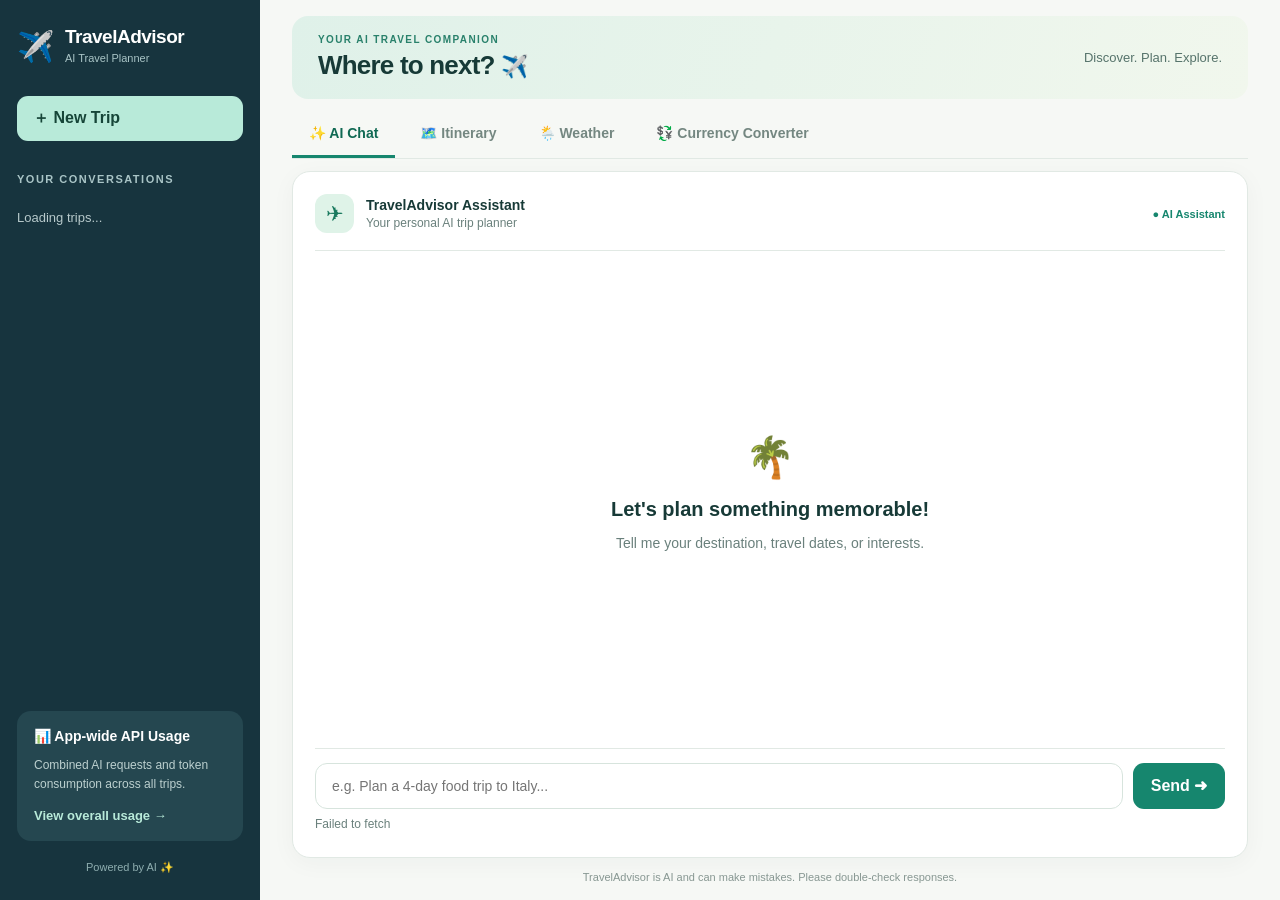
==== frontend/index.html @ 4d2bac68 "refactor: separate frontend hosting and configure backend URL" ====
<!doctype html>
<html lang="en">

<head>
  <meta charset="UTF-8" />
  <meta name="viewport" content="width=device-width, initial-scale=1.0" />
  <title>TravelAdvisor AI</title>
  <meta name="description" content="Your AI-powered travel planning assistant." />
  <link rel="icon"
    href="data:image/svg+xml,%3Csvg xmlns='http://www.w3.org/2000/svg' viewBox='0 0 100 100'%3E%3Ctext y='.9em' font-size='90'%3E✈️%3C/text%3E%3C/svg%3E" />
  <link rel="stylesheet" href="style.css" />
  <script src="script.js" defer></script>
</head>

<body>
  <div class="layout">
    <aside class="sidebar">
      <div class="brand">
        <span class="brand-icon">✈️</span>
        <div>
          <h2>TravelAdvisor</h2>
          <span>AI Travel Planner</span>
        </div>
      </div>
      <button id="newTrip" class="new-trip-button" type="button">
        <span>＋</span> New Trip
      </button>
      <div class="sidebar-heading">YOUR CONVERSATIONS</div>
      <div id="conversations" class="conversation-list">
        <p class="sidebar-empty">Loading trips...</p>
      </div>
      <div class="sidebar-bottom">
        <div class="sidebar-usage">
          <div class="sidebar-usage-title">📊 App-wide API Usage</div>
          <p>Combined AI requests and token consumption across all trips.</p>
          <button id="sidebarUsageButton" type="button">
            View overall usage →
          </button>
        </div>
        <div class="sidebar-footer">Powered by AI ✨</div>
      </div>
    </aside>
    <main class="main">
      <header class="hero">
        <div class="hero-content">
          <div class="eyebrow">YOUR AI TRAVEL COMPANION</div>
          <h1>Where to next? <span>✈️</span></h1>
        </div>
        <p>Discover. Plan. Explore.</p>
      </header>
      <nav class="tabs" aria-label="Trip views">
        <button id="chatTab" class="tab active" type="button">
          ✨ AI Chat
        </button>

        <button id="itineraryTab" class="tab" type="button">
          🗺️ Itinerary
          <span id="itineraryBadge" class="ready-badge" hidden>Ready</span>
        </button>

        <button id="weatherTab" class="tab" type="button">
          🌦️ Weather
        </button>

        <button id="currencyTab" class="tab" type="button">
          💱 Currency Converter
        </button>
      </nav>
      <section id="chatView" class="chat-view">
        <div class="chat-heading">
          <div class="assistant-avatar">✈</div>
          <div>
            <strong>TravelAdvisor Assistant</strong><span>Your personal AI trip planner</span>
          </div>
          <span class="assistant-status">● AI Assistant</span>
        </div>
        <div id="messages" class="messages" aria-live="polite">
          <div class="empty-chat">
            <div class="empty-icon">🌴</div>
            <h2>Let's plan something memorable!</h2>
            <p>Tell me your destination, travel dates, or interests.</p>
          </div>
        </div>
        <form id="chatForm" class="chat-form">
          <input id="messageInput" type="text" placeholder="e.g. Plan a 4-day food trip to Italy..." maxlength="2000"
            aria-label="Your travel message" required />
          <button id="sendButton" type="submit">Send ➜</button>
        </form>
        <p id="status" class="status" role="status"></p>
      </section>
      <section id="itinerarySection" class="content-panel" hidden>
        <div class="panel-heading">
          <div>
            <div class="eyebrow">YOUR JOURNEY, DAY BY DAY</div>
            <h2>Your Itinerary</h2>
            <p>A personalized plan for your next adventure.</p>
          </div>
          <button id="backToChat" class="secondary-button" type="button">
            ← Back to Chat
          </button>
        </div>
        <div id="itinerary"></div>
        <div class="itinerary-actions">
          <button id="downloadMarkdown" class="primary-button" type="button">
            <span>↓</span> Download Markdown
          </button>
        </div>
      </section>

      <!-- weather section-->
      <section id="weatherSection" class="content-panel" hidden>
        <div class="panel-heading">
          <div>
            <div class="eyebrow">WEATHER FOR YOUR DESTINATION</div>
            <h2>🌦️ Weather Forecast</h2>
            <p>Check the forecast before you travel.</p>
          </div>
        </div>

        <form id="weatherForm" class="tool-form">
          <label for="weatherCity">Destination city</label>
          <input id="weatherCity" type="text" placeholder="e.g. Berlin" maxlength="100" required />

          <label for="weatherStartDate">Forecast start date</label>
          <input id="weatherStartDate" type="date" required />

          <label for="weatherDays">Number of days</label>
          <input id="weatherDays" type="number" min="1" max="16" value="3" required />

          <button class="primary-button" type="submit">
            Get Weather Forecast
          </button>
        </form>
        <p id="weatherStatus" role="status"></p>
        <div id="weatherResults"></div>
      </section>

      <section id="currencySection" class="content-panel" hidden>
        <div class="panel-heading">
          <div>
            <div class="eyebrow">TRAVEL MONEY</div>
            <h2>💱 Currency Converter</h2>
            <p>Convert currencies for your travel budget.</p>
          </div>
        </div>

        <form id="currencyForm" class="tool-form">
          <label for="currencyAmount">Amount</label>
          <input id="currencyAmount" type="number" min="0.01" step="any" value="100" required />

          <label for="fromCurrency">From currency</label>
          <select id="fromCurrency">
            <option value="EUR">EUR — Euro</option>
            <option value="USD">USD — US Dollar</option>
            <option value="GBP">GBP — British Pound</option>
            <option value="CHF">CHF — Swiss Franc</option>
            <option value="JPY">JPY — Japanese Yen</option>
            <option value="INR">INR — Indian Rupee</option>
            <option value="CAD">CAD — Canadian Dollar</option>
            <option value="AUD">AUD — Australian Dollar</option>
            <option value="CNY">CNY — Chinese Yuan</option>
            <option value="SGD">SGD — Singapore Dollar</option>
          </select>

          <label for="toCurrency">To currency</label>
          <select id="toCurrency">
            <option value="USD">USD — US Dollar</option>
            <option value="EUR">EUR — Euro</option>
            <option value="GBP">GBP — British Pound</option>
            <option value="CHF">CHF — Swiss Franc</option>
            <option value="JPY">JPY — Japanese Yen</option>
            <option value="INR">INR — Indian Rupee</option>
            <option value="CAD">CAD — Canadian Dollar</option>
            <option value="AUD">AUD — Australian Dollar</option>
            <option value="CNY">CNY — Chinese Yuan</option>
            <option value="SGD">SGD — Singapore Dollar</option>
          </select>

          <button class="primary-button" type="submit">
            Convert Currency
          </button>
        </form>

        <p id="currencyStatus" role="status"></p>
        <div id="currencyResults"></div>
      </section>


      <!-- useage section-->
      <section id="usageSection" class="content-panel" hidden>
        <div class="panel-heading">
          <div>
            <div class="eyebrow">APPLICATION STATISTICS · ALL TRIPS</div>
            <h2>App-wide API Usage</h2>
            <p>
              Combined OpenAI API usage across all TravelAdvisor
              conversations, not just the selected trip.
            </p>
          </div>
          <button id="refreshUsage" class="secondary-button" type="button">
            ↻ Refresh
          </button>
        </div>
        <div class="usage-grid">
          <div class="metric-card">
            <div class="metric-icon">↗</div>
            <div class="metric-label">Total API Requests</div>
            <div id="totalRequests" class="metric-value">—</div>
            <div class="metric-caption">Recorded AI calls</div>
          </div>
          <div class="metric-card">
            <div class="metric-icon">◈</div>
            <div class="metric-label">Total Tokens</div>
            <div id="totalTokens" class="metric-value">—</div>
            <div class="metric-caption">Input + output tokens</div>
          </div>
          <div class="metric-card">
            <div class="metric-icon">$</div>
            <div class="metric-label">Estimated API Cost</div>
            <div id="totalCost" class="metric-value">—</div>
            <div class="metric-caption">Estimated USD</div>
          </div>
        </div>
        <div class="usage-info">
          <h3>About these statistics</h3>
          <p id="usageNote">Loading usage information...</p>
          <p>
            Costs are estimates based on the model pricing configured in the
            application.
          </p>
        </div>
      </section>
      <div id="toast" class="toast" role="status" hidden></div>
      <footer class="app-footer">
        TravelAdvisor is AI and can make mistakes. Please double-check
        responses.
      </footer>
    </main>
  </div>
</body>

</html>
---- frontend/style.css ----
:root {
  --ink: #173a37;
  --muted: #6a807c;
  --accent: #16866e;
  --accent-dark: #106953;
  --background: #f6f8f5;
  --border: #e1e9e4;
  --sidebar: #17343e;
}
* {
  box-sizing: border-box;
}
body {
  margin: 0;
  background: var(--background);
  color: var(--ink);
  font-family: Inter, "Segoe UI", Arial, sans-serif;
}
button {
  font: inherit;
  cursor: pointer;
  border: 0;
  border-radius: 11px;
  padding: 12px 16px;
  font-weight: 600;
  transition: background 0.15s ease;
}
button:disabled {
  opacity: 0.6;
  cursor: wait;
}
button:focus-visible,
input:focus-visible {
  outline: 3px solid #6ec7b2;
  outline-offset: 2px;
}
[hidden] {
  display: none !important;
}
/* Layout */
.layout {
  display: flex;
  height: 100dvh;
  min-height: 0;
  overflow: hidden;
}
/* Sidebar */
.sidebar {
  width: 260px;
  flex-shrink: 0;
  display: flex;
  flex-direction: column;
  min-height: 0;
  overflow: hidden;
  background: var(--sidebar);
  color: white;
  padding: 26px 17px;
}
.brand {
  display: flex;
  align-items: center;
  gap: 11px;
  margin-bottom: 30px;
}
.brand-icon {
  font-size: 30px;
}
.brand h2 {
  font-size: 19px;
  margin: 0;
  letter-spacing: -0.5px;
}
.brand span:last-child {
  font-size: 11px;
  color: #a9c4c6;
}
.new-trip-button {
  width: 100%;
  background: #b8ead9;
  color: #164538;
  text-align: left;
}
.new-trip-button:hover {
  background: #d1f4e8;
}
.sidebar-heading {
  margin-top: 32px;
  margin-bottom: 12px;
  font-size: 11px;
  letter-spacing: 1.5px;
  color: #a9c4c6;
  font-weight: 700;
}
.conversation-list {
  flex: 1;
  min-height: 0;
  overflow-y: auto;
}
.trip-button {
  display: block;
  width: 100%;
  text-align: left;
  margin: 6px 0;
  padding: 13px;
  background: transparent;
  color: #e2eeee;
  font-size: 13px;
  overflow-wrap: anywhere;
}
.trip-button:hover,
.trip-button.active {
  background: #2c535a;
}
.sidebar-empty {
  color: #b7c9cb;
  font-size: 13px;
}
.sidebar-bottom {
  margin-top: 20px;
}
.sidebar-usage {
  padding: 17px;
  background: #254750;
  border-radius: 14px;
}
.sidebar-usage-title {
  font-size: 14px;
  font-weight: 700;
}
.sidebar-usage p {
  color: #bcd0cf;
  font-size: 12px;
  line-height: 1.6;
}
.sidebar-usage button {
  padding: 0;
  background: transparent;
  color: #b8ead9;
  font-size: 13px;
}
.sidebar-footer {
  margin-top: 20px;
  text-align: center;
  color: #8faeb0;
  font-size: 11px;
}
/* Main content */
.main {
  width: 100%;
  min-width: 0;
  max-width: 1150px;
  margin: 0 auto;
  padding: 16px 32px 10px;
  display: flex;
  flex-direction: column;
  height: 100%;
  min-height: 0;
  overflow: hidden;
}
/* Hero */
.hero {
  display: flex;
  align-items: center;
  justify-content: space-between;
  gap: 20px;
  background: linear-gradient(110deg, #dff1e9, #f1f7ed);
  border-radius: 16px;
  padding: 18px 26px;
  margin-bottom: 12px;
  flex-shrink: 0;
}
.hero-content {
  display: flex;
  flex-direction: column;
  gap: 5px;
}
.hero .eyebrow {
  font-size: 10px;
  letter-spacing: 1.4px;
  font-weight: 700;
  color: #29816b;
}
.hero h1 {
  margin: 0;
  font-size: 26px;
  font-weight: 750;
  letter-spacing: -0.8px;
  line-height: 1.2;
}
.hero h1 span {
  font-size: 22px;
}
.hero p {
  margin: 0;
  color: #56736b;
  font-size: 13px;
  font-weight: 500;
  white-space: nowrap;
}
@media (max-width: 750px) {
  .hero {
    padding: 16px 18px;
    gap: 8px;
  }
  .hero h1 {
    font-size: 22px;
  }
  .hero p {
    display: none;
  }
}
/* Tabs */
.tabs {
  display: flex;
  gap: 8px;
  margin-bottom: 12px;
  flex-shrink: 0;
  border-bottom: 1px solid var(--border);
}
.tab {
  background: transparent;
  border-radius: 0;
  color: #748781;
  padding: 14px 17px;
  border-bottom: 3px solid transparent;
  font-size: 14px;
}
.tab:hover {
  color: var(--accent-dark);
}
.tab.active {
  color: var(--accent-dark);
  border-bottom-color: var(--accent);
}
.ready-badge {
  margin-left: 6px;
  padding: 4px 8px;
  border-radius: 20px;
  background: #d4f5e4;
  color: #176d4e;
  font-size: 11px;
}
/* Chat */
.chat-view,
.content-panel {
  background: white;
  border: 1px solid var(--border);
  border-radius: 18px;
  padding: 22px;
  box-shadow: 0 5px 24px rgba(22, 61, 50, 0.04);
}
.chat-heading {
  display: flex;
  align-items: center;
  gap: 12px;
  padding-bottom: 17px;
  border-bottom: 1px solid var(--border);
}
.assistant-avatar {
  width: 39px;
  height: 39px;
  display: flex;
  align-items: center;
  justify-content: center;
  background: #dff3e8;
  color: #19795e;
  border-radius: 12px;
  font-size: 21px;
}
.chat-heading strong {
  display: block;
  font-size: 14px;
}
.chat-heading span:not(.assistant-status) {
  display: block;
  margin-top: 3px;
  color: var(--muted);
  font-size: 12px;
}
.assistant-status {
  margin-left: auto;
  color: #16866e;
  font-size: 11px;
  font-weight: 600;
}
.messages {
  height: auto;
  flex: 1;
  min-height: 0;
  overflow-y: auto;
  display: flex;
  flex-direction: column;
  gap: 14px;
  padding: 20px 8px;
}
.empty-chat {
  margin: auto;
  text-align: center;
  color: var(--muted);
}
.empty-icon {
  font-size: 40px;
}
.empty-chat h2 {
  color: var(--ink);
  font-size: 20px;
  margin-bottom: 8px;
}
.empty-chat p {
  font-size: 14px;
}
.message {
  max-width: 83%;
  padding: 14px 17px;
  border-radius: 16px;
  line-height: 1.6;
  white-space: pre-wrap;
  overflow-wrap: anywhere;
  font-size: 14px;
}
.message.user {
  align-self: flex-end;
  background: #daf0e6;
  border-bottom-right-radius: 4px;
}
.message.assistant {
  align-self: flex-start;
  background: #f0f4f3;
  border-bottom-left-radius: 4px;
}
.chat-form {
  display: flex;
  gap: 10px;
  padding-top: 14px;
  border-top: 1px solid var(--border);
}
.chat-form input {
  flex: 1;
  min-width: 0;
  padding: 14px 16px;
  border: 1px solid #d7e4dd;
  border-radius: 12px;
  font: inherit;
  font-size: 14px;
}
.chat-form button,
.primary-button {
  background: var(--accent);
  color: white;
}
.chat-form button:hover,
.primary-button:hover {
  background: var(--accent-dark);
}
.status {
  margin: 8px 0 0;
  min-height: 18px;
  color: var(--muted);
  font-size: 12px;
}
/* Shared panel headings */
.panel-heading {
  display: flex;
  align-items: center;
  justify-content: space-between;
  gap: 16px;
  margin-bottom: 24px;
}
.panel-heading h2 {
  margin: 8px 0 5px;
  font-size: 25px;
}
.panel-heading p {
  margin: 0;
  color: var(--muted);
  font-size: 13px;
}
.secondary-button {
  background: #eaf4ef;
  color: var(--accent-dark);
}
.secondary-button:hover {
  background: #d8ede2;
}
/* Itinerary */
.day {
  margin-top: 20px;
  padding: 20px;
  border: 1px solid var(--border);
  border-radius: 14px;
  background: #fcfefd;
}
.day h3 {
  margin-top: 0;
  color: var(--ink);
}
.activity {
  margin: 15px 0;
  padding: 5px 0 5px 15px;
  border-left: 3px solid #80cdb5;
}
.activity strong {
  font-size: 14px;
}
.activity p {
  margin: 7px 0;
  color: #60736d;
  font-size: 14px;
  line-height: 1.6;
}
.activity small {
  color: #16866e;
}
.itinerary-summary {
  color: #60736d;
  line-height: 1.7;
}
.itinerary-tips {
  padding: 20px;
  background: #f0f8f4;
  border-radius: 14px;
  margin-top: 22px;
}
.itinerary-tips li {
  margin: 8px 0;
  line-height: 1.6;
}
.budget-card {
  margin-top: 22px;
  padding: 22px;
  background: #e6f3eb;
  border-radius: 14px;
}
.budget-card h3 {
  margin: 0 0 10px;
}
.budget-value {
  font-size: 27px;
  font-weight: 750;
  color: #14694e;
}
.budget-card p {
  color: #60736d;
  font-size: 13px;
}
.itinerary-actions {
  margin-top: 25px;
  display: flex;
  justify-content: flex-end;
}
/* API usage */
.usage-grid {
  display: grid;
  grid-template-columns: repeat(3, minmax(0, 1fr));
  gap: 17px;
}
.metric-card {
  padding: 23px;
  background: #f7faf8;
  border: 1px solid var(--border);
  border-radius: 15px;
}
.metric-icon {
  width: 39px;
  height: 39px;
  display: flex;
  align-items: center;
  justify-content: center;
  background: #dff3e8;
  color: var(--accent);
  border-radius: 11px;
  font-size: 20px;
  margin-bottom: 20px;
}
.metric-label {
  color: #647c75;
  font-size: 13px;
}
.metric-value {
  margin-top: 9px;
  color: var(--ink);
  font-size: clamp(20px, 2.5vw, 30px);
  font-weight: 750;
  overflow-wrap: anywhere;
}
.metric-caption {
  margin-top: 8px;
  color: #8a9b94;
  font-size: 12px;
}
.usage-info {
  margin-top: 24px;
  padding: 20px 24px;
  background: #edf6f1;
  border-radius: 14px;
}
.usage-info h3 {
  margin-top: 0;
  font-size: 15px;
}
.usage-info p {
  color: #5e756c;
  line-height: 1.7;
  font-size: 13px;
}
/* Notifications */
.toast {
  position: fixed;
  right: 24px;
  bottom: 24px;
  max-width: 350px;
  background: #174c40;
  color: white;
  padding: 15px 20px;
  border-radius: 13px;
  box-shadow: 0 10px 30px #0002;
  z-index: 10;
}
/* Responsive */
@media (max-width: 900px) {
  .usage-grid {
    grid-template-columns: 1fr;
  }
  .main {
    padding: 24px;
  }
}
@media (max-width: 750px) {
  .layout {
    flex-direction: column;
  }
  .sidebar {
    width: 100%;
    padding: 18px;
  }
  .sidebar-bottom {
    display: none;
  }
  .main {
    padding: 16px;
  }
  .hero {
    padding: 24px;
  }
  .chat-view,
  .content-panel {
    padding: 15px;
  }
  .messages {
    height: 45vh;
  }
  .panel-heading {
    align-items: flex-start;
    flex-direction: column;
  }
  .tabs {
    gap: 0;
  }
  .tab {
    padding: 12px 10px;
    font-size: 12px;
  }
  .assistant-status {
    display: none;
  }
  .itinerary-actions {
    justify-content: stretch;
  }
  .itinerary-actions button {
    width: 100%;
  }
}
/* AI Disclaimer Footer */
.app-footer {
  margin-top: 6px;
  padding: 5px 0;
  flex-shrink: 0;
  text-align: center;
  font-size: 11px;
  color: #879792;
  line-height: 1.5;
}

/* Viewport-fitted desktop application */
@media (min-width: 751px) {
  html, body { height: 100%; overflow: hidden; }
  .chat-view {
    flex: 1;
    min-height: 0;
    display: flex;
    flex-direction: column;
    overflow: hidden;
  }
  .chat-heading { flex-shrink: 0; }
  .messages {
    flex: 1;
    height: auto;
    min-height: 0;
    overflow-y: auto;
    overscroll-behavior: contain;
  }
  .chat-form { flex-shrink: 0; }
  .chat-form button { flex-shrink: 0; white-space: nowrap; min-width: 92px; }
  .status { flex-shrink: 0; }
  .content-panel { flex: 1; min-height: 0; overflow-y: auto; }
  .hero, .tabs { flex-shrink: 0; }
  .app-footer { flex-shrink: 0; }
}
/* Compact laptop viewport */
@media (min-width: 751px) and (max-height: 720px) {
  .main { padding-top: 10px; }
  .hero { padding: 12px 22px; margin-bottom: 8px; }
  .tabs { margin-bottom: 8px; }
  .tab { padding: 10px 15px; }
  .chat-view { padding: 14px 18px; }
  .chat-heading { padding-bottom: 10px; }
  .messages { padding: 10px 8px; }
  .chat-form { padding-top: 10px; }
  .sidebar { padding-top: 16px; padding-bottom: 16px; }
  .brand { margin-bottom: 18px; }
}
/* Small screens use document scrolling rather than a fixed-height app */
@media (max-width: 750px) {
  html, body { height: auto; overflow: auto; }
  .layout { height: auto; min-height: 100dvh; overflow: visible; }
  .sidebar { height: auto; overflow: visible; }
  .conversation-list { flex: none; max-height: 180px; overflow-y: auto; }
  .sidebar-bottom { display: block; margin-top: 10px; }
  .sidebar-usage { padding: 12px; }
  .sidebar-usage p { margin: 5px 0; }
  .sidebar-footer { display: none; }
  .main { height: auto; min-height: 0; overflow: visible; display: block; }
  .messages { height: 42dvh; min-height: 230px; flex: none; }
  .chat-form button { flex-shrink: 0; white-space: nowrap; }
  .app-footer { margin-top: 14px; }
} 

/* Weather and Currency Converter tools */
.tool-form {
  display: grid;
  grid-template-columns: repeat(2, minmax(0, 1fr));
  gap: 18px;
  margin: 22px 0;
  max-width: 750px;
}

.tool-form label {
  display: flex;
  flex-direction: column;
  gap: 8px;
  color: var(--ink);
  font-size: 13px;
  font-weight: 600;
}

.tool-form input,
.tool-form select {
  width: 100%;
  min-width: 0;
  padding: 12px 14px;
  border: 1px solid #d7e4dd;
  border-radius: 10px;
  background: white;
  color: var(--ink);
  font: inherit;
  font-size: 14px;
}

.tool-form input:focus-visible,
.tool-form select:focus-visible {
  outline: 3px solid #6ec7b2;
  outline-offset: 2px;
}

.tool-form button {
  align-self: end;
  justify-self: start;
}



/* Weather forecast table */
#weatherResults {
  width: 100%;
  margin-top: 20px;
}

#weatherResults .weather-table {
  width: 100%;
  border-collapse: collapse;
  table-layout: auto;
  font-size: 14px;
  line-height: 1.6;
}

#weatherResults .weather-table th,
#weatherResults .weather-table td {
  padding: 14px 16px;
  text-align: left;
  border-bottom: 1px solid #e1e9e4;
  vertical-align: middle;
}

#weatherResults .weather-table th {
  background: #eaf5ef;
  color: #245b49;
  font-weight: 700;
}

#weatherResults .weather-table td {
  color: #405a51;
}

#weatherResults .weather-table tbody tr:nth-child(even) {
  background: #f7faf8;
}

#weatherResults .weather-table tbody tr:hover {
  background: #eef8f2;
}

@media (max-width: 650px) {
  #weatherResults {
    overflow-x: auto;
  }

  #weatherResults .weather-table {
    min-width: 550px;
  }
}
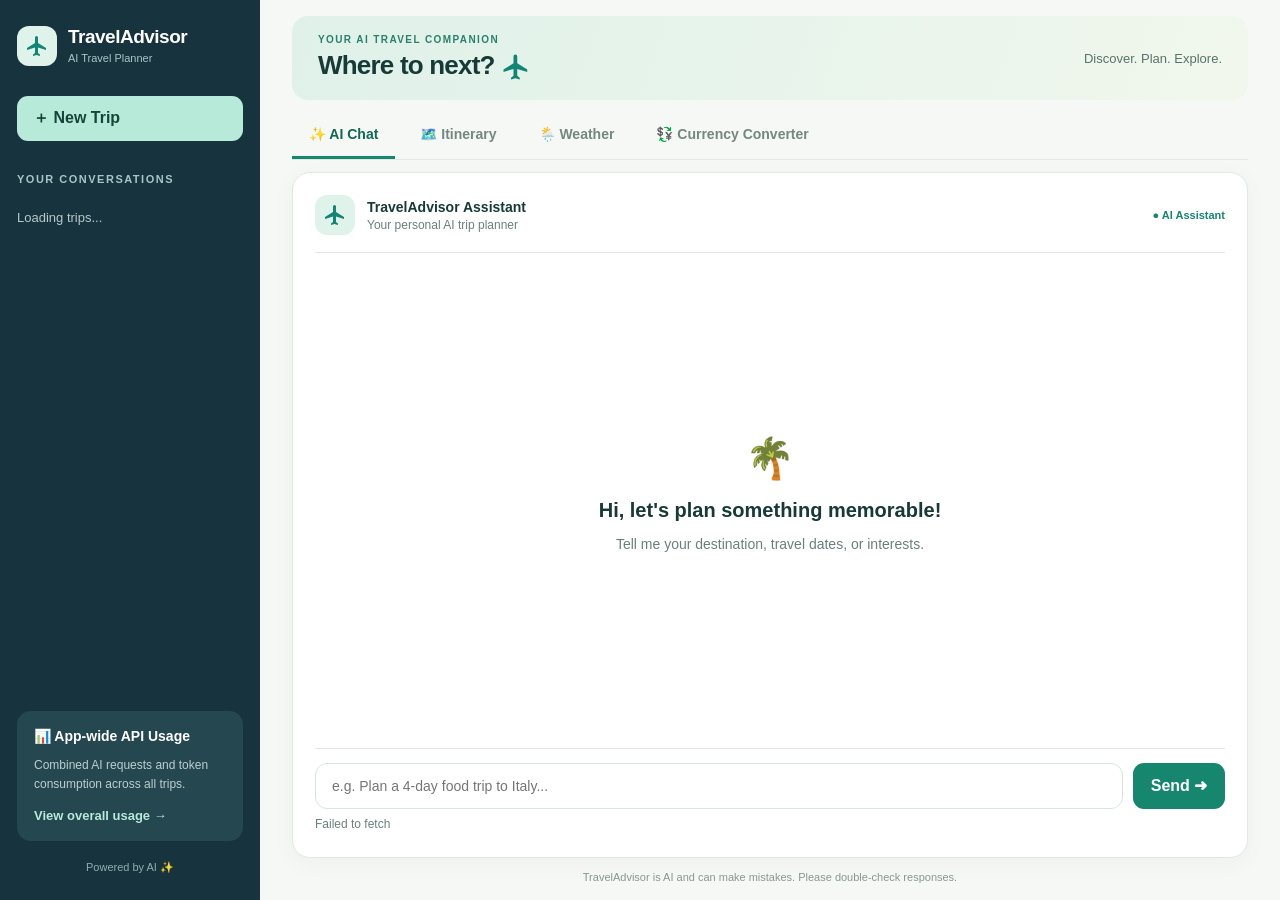
==== commit c618b6c8: "Update Readme docs and change in UI" ====
--- a/frontend/index.html
+++ b/frontend/index.html
@@ -6,8 +6,7 @@
   <meta name="viewport" content="width=device-width, initial-scale=1.0" />
   <title>TravelAdvisor AI</title>
   <meta name="description" content="Your AI-powered travel planning assistant." />
-  <link rel="icon"
-    href="data:image/svg+xml,%3Csvg xmlns='http://www.w3.org/2000/svg' viewBox='0 0 100 100'%3E%3Ctext y='.9em' font-size='90'%3E✈️%3C/text%3E%3C/svg%3E" />
+  <link rel="icon" type="image/svg+xml" href="assets/travel-plane.svg" />
   <link rel="stylesheet" href="style.css" />
   <script src="script.js" defer></script>
 </head>
@@ -16,7 +15,9 @@
   <div class="layout">
     <aside class="sidebar">
       <div class="brand">
-        <span class="brand-icon">✈️</span>
+        <span class="brand-icon">
+          <img src="assets/travel-plane.svg" alt="" class="plane-icon" />
+        </span>
         <div>
           <h2>TravelAdvisor</h2>
           <span>AI Travel Planner</span>
@@ -44,7 +45,7 @@
       <header class="hero">
         <div class="hero-content">
           <div class="eyebrow">YOUR AI TRAVEL COMPANION</div>
-          <h1>Where to next? <span>✈️</span></h1>
+          <h1>Where to next?   <img src="assets/travel-plane.svg" alt="" class="hero-plane" /></h1>
         </div>
         <p>Discover. Plan. Explore.</p>
       </header>
@@ -68,7 +69,9 @@
       </nav>
       <section id="chatView" class="chat-view">
         <div class="chat-heading">
-          <div class="assistant-avatar">✈</div>
+          <div class="assistant-avatar">
+            <img src="assets/travel-plane.svg" alt="" class="plane-icon" />
+          </div>
           <div>
             <strong>TravelAdvisor Assistant</strong><span>Your personal AI trip planner</span>
           </div>
@@ -77,7 +80,7 @@
         <div id="messages" class="messages" aria-live="polite">
           <div class="empty-chat">
             <div class="empty-icon">🌴</div>
-            <h2>Let's plan something memorable!</h2>
+            <h2>Hi, let's plan something memorable!</h2>
             <p>Tell me your destination, travel dates, or interests.</p>
           </div>
         </div>
--- a/frontend/style.css
+++ b/frontend/style.css
@@ -729,4 +729,157 @@
   }
 }
 
-
+#messages {
+  padding: 20px;
+}
+
+.chat-row {
+  display: flex;
+  align-items: flex-start;
+  gap: 10px;
+  margin: 18px 0;
+}
+
+.chat-row.user {
+  flex-direction: row-reverse;
+}
+
+.chat-avatar {
+  display: flex;
+  align-items: center;
+  justify-content: center;
+  flex: 0 0 38px;
+  width: 38px;
+  height: 38px;
+  box-sizing: border-box;
+  border: 2px solid white;
+  border-radius: 50%;
+  box-shadow: 0 2px 6px rgb(0 0 0 / 10%);
+  font-size: 22px;
+}
+
+.chat-avatar.assistant {
+  background: #dff3eb;
+}
+
+.chat-avatar.user {
+  background: #e1ecff;
+}
+
+.chat-body {
+  min-width: 0;
+  max-width: 78%;
+}
+
+.chat-speaker {
+  margin: 0 4px 5px;
+  color: #526b64;
+  font-size: 12px;
+  font-weight: 600;
+}
+
+.chat-row.user .chat-speaker {
+  text-align: right;
+}
+
+#messages .message {
+  width: fit-content;
+  max-width: 100%;
+  box-sizing: border-box;
+  margin: 0;
+  padding: 13px 17px;
+  line-height: 1.65;
+  white-space: pre-wrap;
+  overflow-wrap: anywhere;
+}
+
+#messages .message.assistant {
+  background: #f2f5f4;
+  color: #203b36;
+  border: 1px solid #e2e9e6;
+  border-radius: 4px 18px 18px 18px;
+}
+
+#messages .message.user {
+  margin-left: auto;
+  background: #128574;
+  color: white;
+  border-radius: 18px 4px 18px 18px;
+}
+
+.chat-typing-bubble {
+  display: flex;
+  align-items: center;
+  gap: 6px;
+  width: fit-content;
+  min-height: 44px;
+  padding: 0 17px;
+  background: #f2f5f4;
+  border: 1px solid #e2e9e6;
+  border-radius: 4px 18px 18px 18px;
+}
+
+.chat-typing-bubble span {
+  display: inline-block;
+  color: #548276;
+  font-size: 15px;
+  animation: advisor-dot-bounce 1s ease-in-out infinite;
+}
+
+.chat-typing-bubble span:nth-child(2) {
+  animation-delay: 0.15s;
+}
+
+.chat-typing-bubble span:nth-child(3) {
+  animation-delay: 0.3s;
+}
+
+@keyframes advisor-dot-bounce {
+  0%, 60%, 100% {
+    transform: translateY(0);
+    opacity: 0.35;
+  }
+
+  30% {
+    transform: translateY(-6px);
+    opacity: 1;
+  }
+}
+
+@media (prefers-reduced-motion: reduce) {
+  .chat-typing-bubble span {
+    animation: none;
+    opacity: 1;
+  }
+}
+
+.brand-icon,
+.assistant-avatar {
+  display: inline-flex;
+  align-items: center;
+  justify-content: center;
+  flex-shrink: 0;
+  width: 40px;
+  height: 40px;
+  background: #dff3eb;
+  border-radius: 12px;
+}
+
+.plane-icon {
+  display: block;
+  width: 24px;
+  height: 24px;
+}
+
+.hero-plane {
+  display: inline-block;
+  width: 30px;
+  height: 30px;
+  vertical-align: middle;
+}
+
+.chat-avatar img {
+  display: block;
+  width: 22px;
+  height: 22px;
+}
